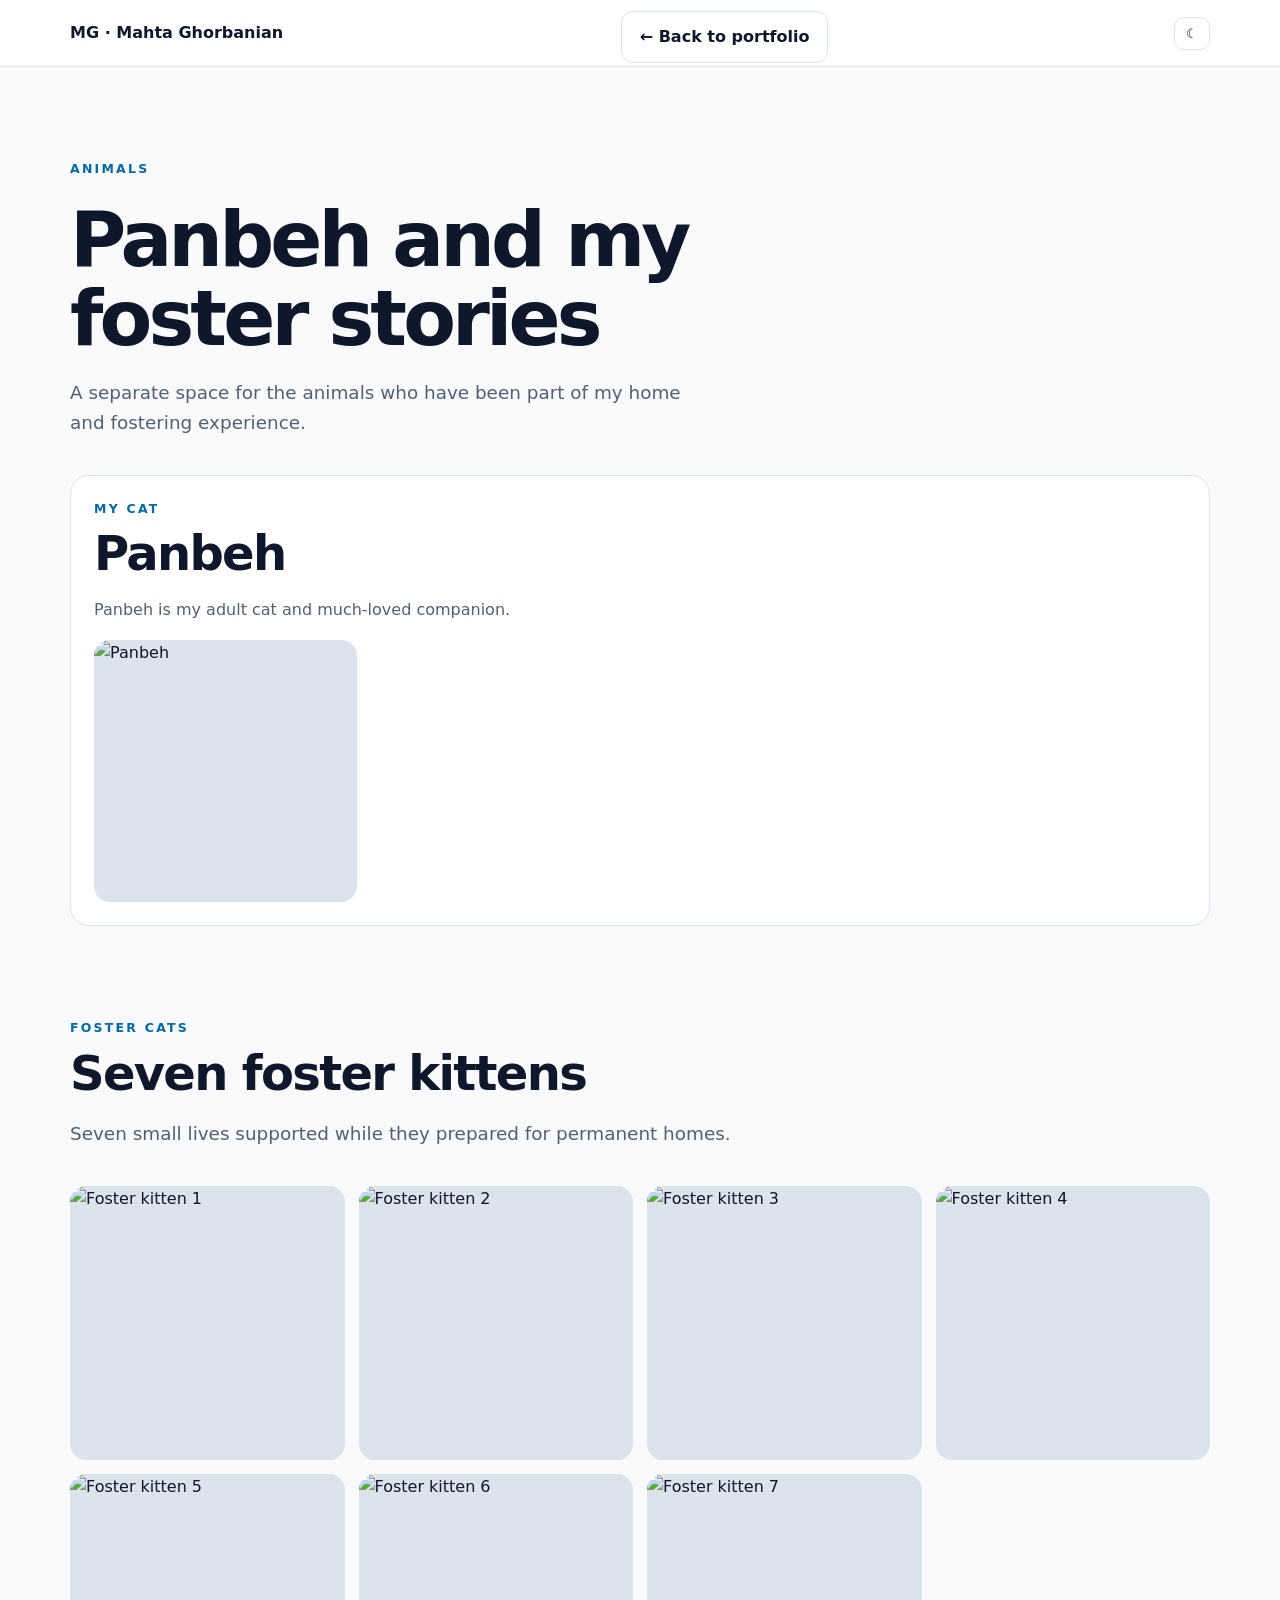
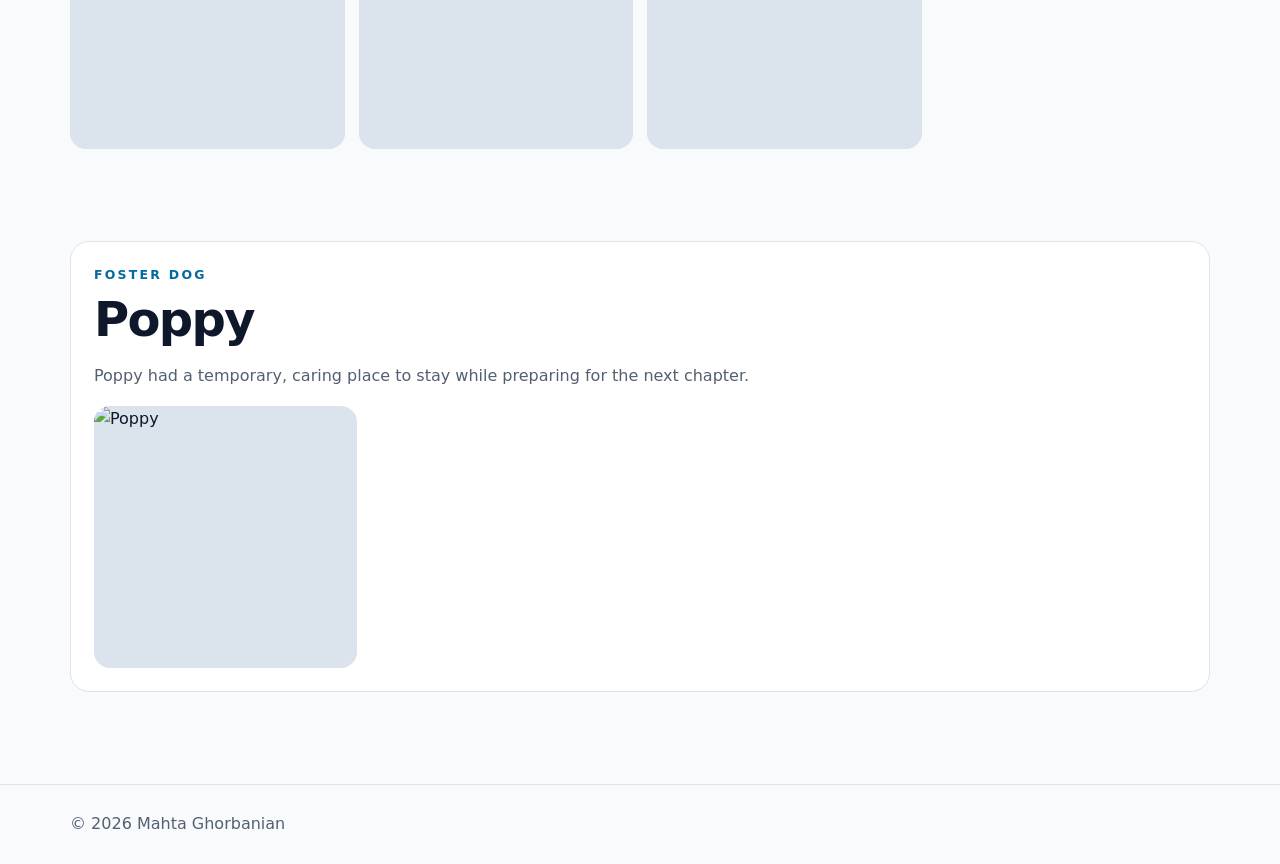
==== animals.html @ 3404eaca "add animal page" ====
<!DOCTYPE html><html lang="en"><head><meta charset="UTF-8"><meta name="viewport" content="width=device-width,initial-scale=1"><meta name="description" content="Mahta Ghorbanian software engineering portfolio"><title>Mahta Ghorbanian | Software Engineer</title><link rel="icon" href="logo.png"><style>
:root{--bg:#f8fafc;--card:#fff;--text:#0f172a;--muted:#526071;--line:#dbe3ec;--blue:#0369a1;--nav:rgba(255,255,255,.92)}*{box-sizing:border-box}html{scroll-behavior:smooth}body{margin:0;font:16px/1.65 system-ui,-apple-system,Segoe UI,sans-serif;background:var(--bg);color:var(--text)}body.dark{--bg:#07111f;--card:#101c2c;--text:#f8fafc;--muted:#cbd5e1;--line:#26364b;--nav:rgba(7,17,31,.92)}a{color:inherit}.wrap{width:min(1140px,calc(100% - 36px));margin:auto}.nav{position:sticky;top:0;z-index:10;background:var(--nav);backdrop-filter:blur(14px);border-bottom:1px solid var(--line)}.navin{min-height:66px;display:flex;align-items:center;justify-content:space-between;gap:20px}.brand{font-weight:800;text-decoration:none}.links{display:flex;gap:18px;align-items:center}.links a{text-decoration:none;color:var(--muted);font-weight:700;font-size:.9rem}.toggle{border:1px solid var(--line);border-radius:10px;background:var(--card);color:var(--text);padding:8px 11px;cursor:pointer}.hero{min-height:calc(100vh - 66px);display:grid;grid-template-columns:1.2fr .8fr;align-items:center;gap:60px;padding:75px 0;background:radial-gradient(circle at 80% 20%,#dff3ff,transparent 30%)}.dark .hero{background:radial-gradient(circle at 80% 20%,#143b54,transparent 30%)}h1{font-size:clamp(3rem,6vw,5.2rem);line-height:1.03;letter-spacing:-.05em;margin:20px 0}h2{font-size:clamp(2rem,4vw,3rem);line-height:1.15;letter-spacing:-.035em;margin:7px 0 14px}h3{line-height:1.3}.eyebrow{color:var(--blue);font-weight:800;text-transform:uppercase;letter-spacing:.18em;font-size:.78rem}.lead,.muted,.card p,.job li{color:var(--muted)}.lead{font-size:1.15rem}.button{display:inline-block;text-decoration:none;border:1px solid var(--line);border-radius:12px;padding:12px 18px;font-weight:800;margin:8px 8px 0 0}.primary{background:var(--text);color:var(--card)}.portrait{padding:16px;border-radius:30px;background:linear-gradient(135deg,#dff3ff,#fff,#d8fbf4);box-shadow:0 18px 45px #0f172a18}.portrait img{width:100%;aspect-ratio:4/5;object-fit:cover;border-radius:22px}.section{padding:92px 0}.alt{background:var(--card);border-block:1px solid var(--line)}.head{max-width:760px;margin-bottom:36px}.jobs{display:grid;gap:17px}.job{display:grid;grid-template-columns:210px 1fr;gap:28px;padding:28px;background:var(--card);border:1px solid var(--line);border-radius:20px}.period{color:var(--blue);font-weight:800}.org{font-weight:700;color:var(--muted)}.grid{display:grid;grid-template-columns:repeat(3,1fr);gap:17px}.card{padding:23px;border-radius:19px;border:1px solid var(--line);background:var(--card)}.darksec{background:#07111f;color:#fff}.darksec .card{background:#101c2c;border-color:#26364b}.darksec .card p{color:#cbd5e1}.contact{background:#07111f;color:#fff;border-radius:28px;padding:45px}.contact p{color:#cbd5e1}.photos{display:grid;grid-template-columns:repeat(4,1fr);gap:14px}.photos img{width:100%;aspect-ratio:1;object-fit:cover;border-radius:16px;background:#dbe3ec}.animalhero{max-width:630px}.footer{padding:26px 0;color:var(--muted);border-top:1px solid var(--line)}@media(max-width:850px){.links{display:none}.hero,.job{grid-template-columns:1fr}.portrait{max-width:450px}.grid{grid-template-columns:repeat(2,1fr)}}@media(max-width:560px){.grid,.photos{grid-template-columns:1fr}.section{padding:65px 0}}
</style></head><body><header class="nav"><div class="wrap navin"><a class="brand" href="index.html">MG · Mahta Ghorbanian</a><a class="button" href="index.html#beyond">← Back to portfolio</a><button id="theme" class="toggle">☾</button></div></header><main><section class="section"><div class="wrap"><div class="head animalhero"><div class="eyebrow">Animals</div><h1 style="font-size:clamp(2.8rem,6vw,4.8rem)">Panbeh and my foster stories</h1><p class="lead">A separate space for the animals who have been part of my home and fostering experience.</p></div><section class="card"><div class="eyebrow">My cat</div><h2>Panbeh</h2><p>Panbeh is my adult cat and much-loved companion.</p><div class="photos"><img src="animals/panbeh.jpg" alt="Panbeh"></div></section><section class="section"><div class="head"><div class="eyebrow">Foster cats</div><h2>Seven foster kittens</h2><p class="lead">Seven small lives supported while they prepared for permanent homes.</p></div><div class="photos"><img src="animals/kitten-1.jpg" alt="Foster kitten 1"><img src="animals/kitten-2.jpg" alt="Foster kitten 2"><img src="animals/kitten-3.jpg" alt="Foster kitten 3"><img src="animals/kitten-4.jpg" alt="Foster kitten 4"><img src="animals/kitten-5.jpg" alt="Foster kitten 5"><img src="animals/kitten-6.jpg" alt="Foster kitten 6"><img src="animals/kitten-7.jpg" alt="Foster kitten 7"></div></section><section class="card"><div class="eyebrow">Foster dog</div><h2>Poppy</h2><p>Poppy had a temporary, caring place to stay while preparing for the next chapter.</p><div class="photos"><img src="animals/poppy.jpg" alt="Poppy"></div></section></div></section></main><footer class="footer"><div class="wrap">© <span id="year"></span> Mahta Ghorbanian</div></footer><script>const b=document.body,t=document.getElementById('theme');if(localStorage.theme==='dark'||(!localStorage.theme&&matchMedia('(prefers-color-scheme:dark)').matches)){b.classList.add('dark');t.textContent='☀'}t.onclick=()=>{b.classList.toggle('dark');localStorage.theme=b.classList.contains('dark')?'dark':'light';t.textContent=b.classList.contains('dark')?'☀':'☾'};document.getElementById('year').textContent=new Date().getFullYear();</script></body></html>
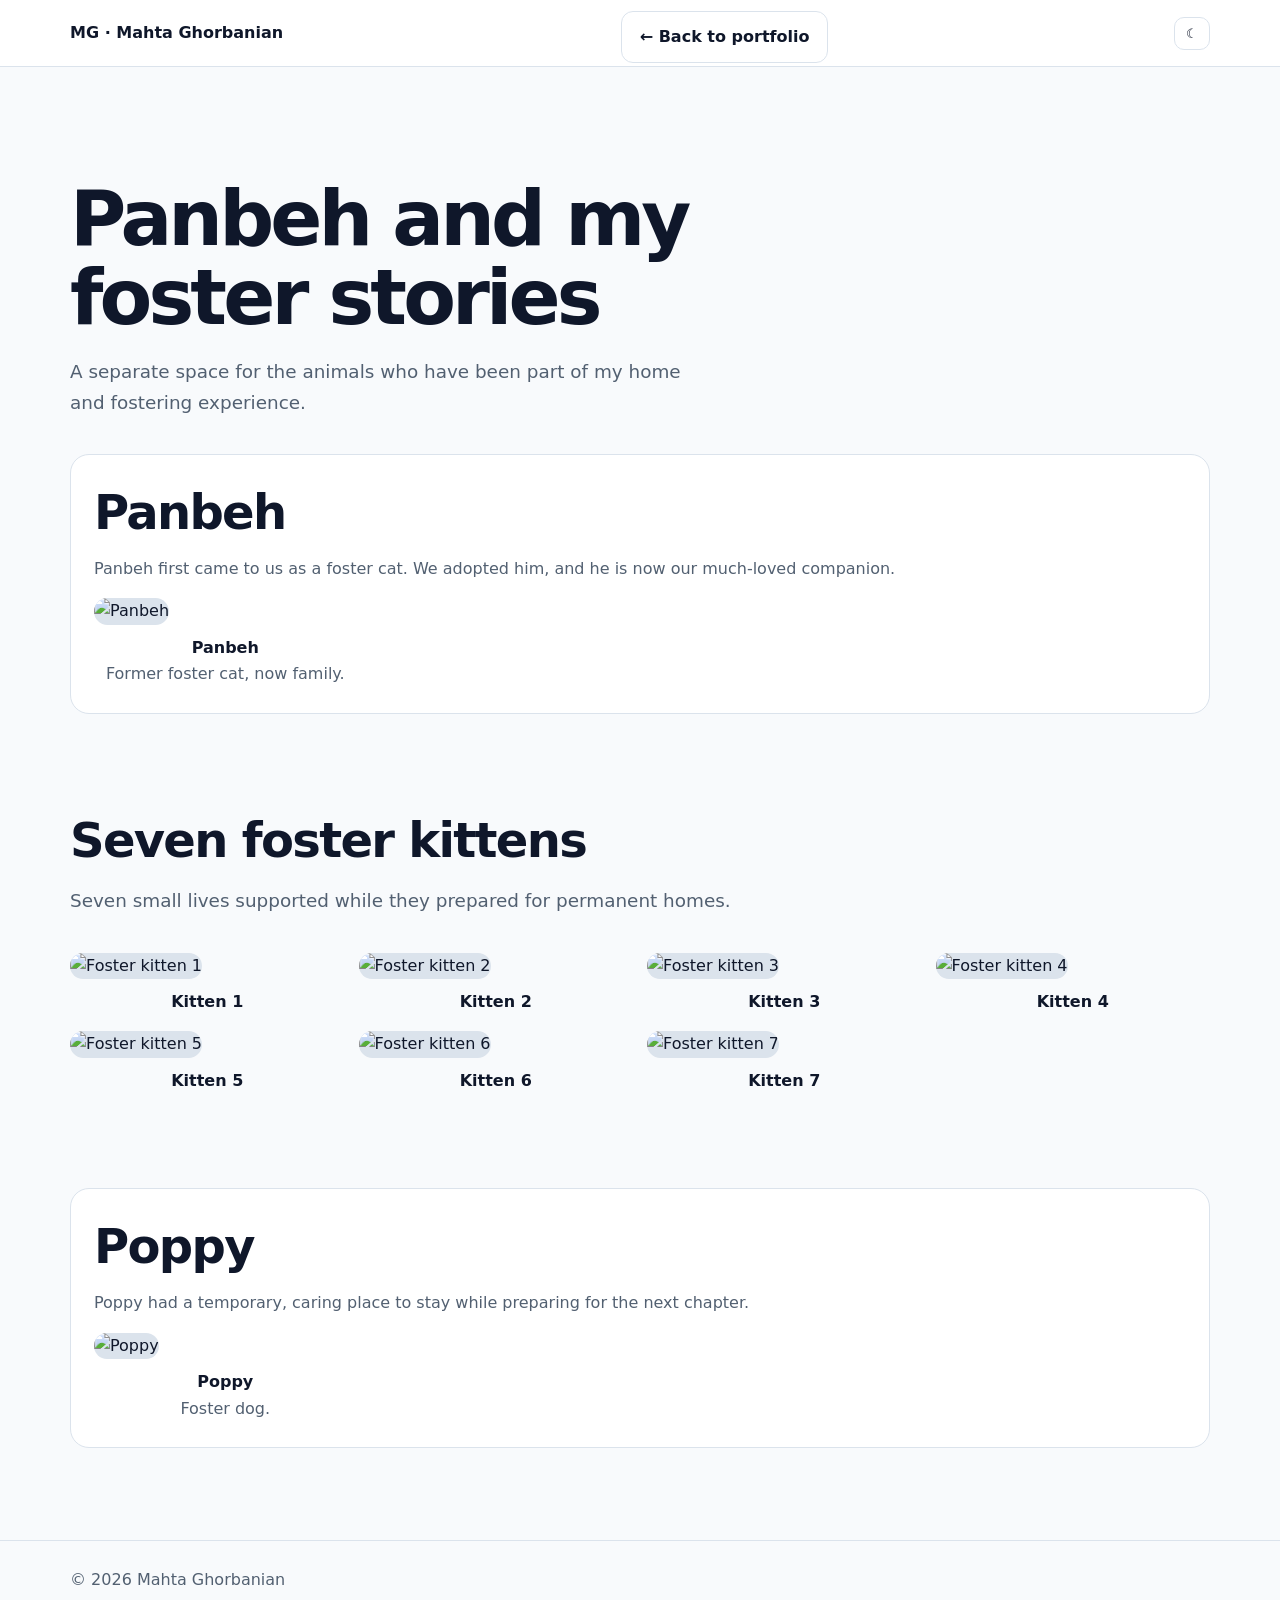
==== commit 643336d6: "update titles" ====
--- a/animals.html
+++ b/animals.html
@@ -1,3 +1,3 @@
 <!DOCTYPE html><html lang="en"><head><meta charset="UTF-8"><meta name="viewport" content="width=device-width,initial-scale=1"><meta name="description" content="Mahta Ghorbanian software engineering portfolio"><title>Mahta Ghorbanian | Software Engineer</title><link rel="icon" href="logo.png"><style>
-:root{--bg:#f8fafc;--card:#fff;--text:#0f172a;--muted:#526071;--line:#dbe3ec;--blue:#0369a1;--nav:rgba(255,255,255,.92)}*{box-sizing:border-box}html{scroll-behavior:smooth}body{margin:0;font:16px/1.65 system-ui,-apple-system,Segoe UI,sans-serif;background:var(--bg);color:var(--text)}body.dark{--bg:#07111f;--card:#101c2c;--text:#f8fafc;--muted:#cbd5e1;--line:#26364b;--nav:rgba(7,17,31,.92)}a{color:inherit}.wrap{width:min(1140px,calc(100% - 36px));margin:auto}.nav{position:sticky;top:0;z-index:10;background:var(--nav);backdrop-filter:blur(14px);border-bottom:1px solid var(--line)}.navin{min-height:66px;display:flex;align-items:center;justify-content:space-between;gap:20px}.brand{font-weight:800;text-decoration:none}.links{display:flex;gap:18px;align-items:center}.links a{text-decoration:none;color:var(--muted);font-weight:700;font-size:.9rem}.toggle{border:1px solid var(--line);border-radius:10px;background:var(--card);color:var(--text);padding:8px 11px;cursor:pointer}.hero{min-height:calc(100vh - 66px);display:grid;grid-template-columns:1.2fr .8fr;align-items:center;gap:60px;padding:75px 0;background:radial-gradient(circle at 80% 20%,#dff3ff,transparent 30%)}.dark .hero{background:radial-gradient(circle at 80% 20%,#143b54,transparent 30%)}h1{font-size:clamp(3rem,6vw,5.2rem);line-height:1.03;letter-spacing:-.05em;margin:20px 0}h2{font-size:clamp(2rem,4vw,3rem);line-height:1.15;letter-spacing:-.035em;margin:7px 0 14px}h3{line-height:1.3}.eyebrow{color:var(--blue);font-weight:800;text-transform:uppercase;letter-spacing:.18em;font-size:.78rem}.lead,.muted,.card p,.job li{color:var(--muted)}.lead{font-size:1.15rem}.button{display:inline-block;text-decoration:none;border:1px solid var(--line);border-radius:12px;padding:12px 18px;font-weight:800;margin:8px 8px 0 0}.primary{background:var(--text);color:var(--card)}.portrait{padding:16px;border-radius:30px;background:linear-gradient(135deg,#dff3ff,#fff,#d8fbf4);box-shadow:0 18px 45px #0f172a18}.portrait img{width:100%;aspect-ratio:4/5;object-fit:cover;border-radius:22px}.section{padding:92px 0}.alt{background:var(--card);border-block:1px solid var(--line)}.head{max-width:760px;margin-bottom:36px}.jobs{display:grid;gap:17px}.job{display:grid;grid-template-columns:210px 1fr;gap:28px;padding:28px;background:var(--card);border:1px solid var(--line);border-radius:20px}.period{color:var(--blue);font-weight:800}.org{font-weight:700;color:var(--muted)}.grid{display:grid;grid-template-columns:repeat(3,1fr);gap:17px}.card{padding:23px;border-radius:19px;border:1px solid var(--line);background:var(--card)}.darksec{background:#07111f;color:#fff}.darksec .card{background:#101c2c;border-color:#26364b}.darksec .card p{color:#cbd5e1}.contact{background:#07111f;color:#fff;border-radius:28px;padding:45px}.contact p{color:#cbd5e1}.photos{display:grid;grid-template-columns:repeat(4,1fr);gap:14px}.photos img{width:100%;aspect-ratio:1;object-fit:cover;border-radius:16px;background:#dbe3ec}.animalhero{max-width:630px}.footer{padding:26px 0;color:var(--muted);border-top:1px solid var(--line)}@media(max-width:850px){.links{display:none}.hero,.job{grid-template-columns:1fr}.portrait{max-width:450px}.grid{grid-template-columns:repeat(2,1fr)}}@media(max-width:560px){.grid,.photos{grid-template-columns:1fr}.section{padding:65px 0}}
-</style></head><body><header class="nav"><div class="wrap navin"><a class="brand" href="index.html">MG · Mahta Ghorbanian</a><a class="button" href="index.html#beyond">← Back to portfolio</a><button id="theme" class="toggle">☾</button></div></header><main><section class="section"><div class="wrap"><div class="head animalhero"><div class="eyebrow">Animals</div><h1 style="font-size:clamp(2.8rem,6vw,4.8rem)">Panbeh and my foster stories</h1><p class="lead">A separate space for the animals who have been part of my home and fostering experience.</p></div><section class="card"><div class="eyebrow">My cat</div><h2>Panbeh</h2><p>Panbeh is my adult cat and much-loved companion.</p><div class="photos"><img src="animals/panbeh.jpg" alt="Panbeh"></div></section><section class="section"><div class="head"><div class="eyebrow">Foster cats</div><h2>Seven foster kittens</h2><p class="lead">Seven small lives supported while they prepared for permanent homes.</p></div><div class="photos"><img src="animals/kitten-1.jpg" alt="Foster kitten 1"><img src="animals/kitten-2.jpg" alt="Foster kitten 2"><img src="animals/kitten-3.jpg" alt="Foster kitten 3"><img src="animals/kitten-4.jpg" alt="Foster kitten 4"><img src="animals/kitten-5.jpg" alt="Foster kitten 5"><img src="animals/kitten-6.jpg" alt="Foster kitten 6"><img src="animals/kitten-7.jpg" alt="Foster kitten 7"></div></section><section class="card"><div class="eyebrow">Foster dog</div><h2>Poppy</h2><p>Poppy had a temporary, caring place to stay while preparing for the next chapter.</p><div class="photos"><img src="animals/poppy.jpg" alt="Poppy"></div></section></div></section></main><footer class="footer"><div class="wrap">© <span id="year"></span> Mahta Ghorbanian</div></footer><script>const b=document.body,t=document.getElementById('theme');if(localStorage.theme==='dark'||(!localStorage.theme&&matchMedia('(prefers-color-scheme:dark)').matches)){b.classList.add('dark');t.textContent='☀'}t.onclick=()=>{b.classList.toggle('dark');localStorage.theme=b.classList.contains('dark')?'dark':'light';t.textContent=b.classList.contains('dark')?'☀':'☾'};document.getElementById('year').textContent=new Date().getFullYear();</script></body></html>+:root{--bg:#f8fafc;--card:#fff;--text:#0f172a;--muted:#526071;--line:#dbe3ec;--blue:#0369a1;--nav:rgba(255,255,255,.92)}*{box-sizing:border-box}html{scroll-behavior:smooth}body{margin:0;font:16px/1.65 system-ui,-apple-system,Segoe UI,sans-serif;background:var(--bg);color:var(--text)}body.dark{--bg:#07111f;--card:#101c2c;--text:#f8fafc;--muted:#cbd5e1;--line:#26364b;--nav:rgba(7,17,31,.92)}a{color:inherit}.wrap{width:min(1140px,calc(100% - 36px));margin:auto}.nav{position:sticky;top:0;z-index:10;background:var(--nav);backdrop-filter:blur(14px);border-bottom:1px solid var(--line)}.navin{min-height:66px;display:flex;align-items:center;justify-content:space-between;gap:20px}.brand{font-weight:800;text-decoration:none}.links{display:flex;gap:18px;align-items:center}.links a{text-decoration:none;color:var(--muted);font-weight:700;font-size:.9rem}.toggle{border:1px solid var(--line);border-radius:10px;background:var(--card);color:var(--text);padding:8px 11px;cursor:pointer}.hero{min-height:calc(100vh - 66px);display:grid;grid-template-columns:1.2fr .8fr;align-items:center;gap:60px;padding:75px 0;background:radial-gradient(circle at 80% 20%,#dff3ff,transparent 30%)}.dark .hero{background:radial-gradient(circle at 80% 20%,#143b54,transparent 30%)}h1{font-size:clamp(3rem,6vw,5.2rem);line-height:1.03;letter-spacing:-.05em;margin:20px 0}h2{font-size:clamp(2rem,4vw,3rem);line-height:1.15;letter-spacing:-.035em;margin:7px 0 14px}h3{line-height:1.3}.eyebrow{color:var(--blue);font-weight:800;text-transform:uppercase;letter-spacing:.18em;font-size:.78rem}.lead,.muted,.card p,.job li{color:var(--muted)}.lead{font-size:1.15rem}.button{display:inline-block;text-decoration:none;border:1px solid var(--line);border-radius:12px;padding:12px 18px;font-weight:800;margin:8px 8px 0 0}.primary{background:var(--text);color:var(--card)}.portrait{padding:16px;border-radius:30px;background:linear-gradient(135deg,#dff3ff,#fff,#d8fbf4);box-shadow:0 18px 45px #0f172a18}.portrait img{width:100%;aspect-ratio:4/5;object-fit:cover;border-radius:22px}.section{padding:92px 0}.alt{background:var(--card);border-block:1px solid var(--line)}.head{max-width:760px;margin-bottom:36px}.jobs{display:grid;gap:17px}.job{display:grid;grid-template-columns:210px 1fr;gap:28px;padding:28px;background:var(--card);border:1px solid var(--line);border-radius:20px}.period{color:var(--blue);font-weight:800}.org{font-weight:700;color:var(--muted)}.grid{display:grid;grid-template-columns:repeat(3,1fr);gap:17px}.card{padding:23px;border-radius:19px;border:1px solid var(--line);background:var(--card)}.darksec{background:#07111f;color:#fff}.darksec .card{background:#101c2c;border-color:#26364b}.darksec .card p{color:#cbd5e1}.contact{background:#07111f;color:#fff;border-radius:28px;padding:45px}.contact p{color:#cbd5e1}.photos{display:grid;grid-template-columns:repeat(4,1fr);gap:14px}.photos img{width:100%;aspect-ratio:1;object-fit:cover;border-radius:16px;background:#dbe3ec}.photos figure{margin:0}.photos figcaption{padding:10px 4px 2px;color:var(--muted);text-align:center}.photos figcaption strong{color:var(--text)}.animalhero{max-width:630px}.footer{padding:26px 0;color:var(--muted);border-top:1px solid var(--line)}@media(max-width:850px){.links{display:none}.hero,.job{grid-template-columns:1fr}.portrait{max-width:450px}.grid{grid-template-columns:repeat(2,1fr)}}@media(max-width:560px){.grid,.photos{grid-template-columns:1fr}.section{padding:65px 0}}
+</style></head><body><header class="nav"><div class="wrap navin"><a class="brand" href="index.html">MG · Mahta Ghorbanian</a><a class="button" href="index.html#beyond">← Back to portfolio</a><button id="theme" class="toggle">☾</button></div></header><main><section class="section"><div class="wrap"><div class="head animalhero"><h1 style="font-size:clamp(2.8rem,6vw,4.8rem)">Panbeh and my foster stories</h1><p class="lead">A separate space for the animals who have been part of my home and fostering experience.</p></div><section class="card"><h2>Panbeh</h2><p>Panbeh first came to us as a foster cat. We adopted him, and he is now our much-loved companion.</p><div class="photos"><figure><img src="animals/panbeh.jpg" alt="Panbeh"><figcaption><strong>Panbeh</strong><br>Former foster cat, now family.</figcaption></figure></div></section><section class="section"><div class="head"><h2>Seven foster kittens</h2><p class="lead">Seven small lives supported while they prepared for permanent homes.</p></div><div class="photos"><figure><img src="animals/kitten-1.jpg" alt="Foster kitten 1"><figcaption><strong>Kitten 1</strong></figcaption></figure><figure><img src="animals/kitten-2.jpg" alt="Foster kitten 2"><figcaption><strong>Kitten 2</strong></figcaption></figure><figure><img src="animals/kitten-3.jpg" alt="Foster kitten 3"><figcaption><strong>Kitten 3</strong></figcaption></figure><figure><img src="animals/kitten-4.jpg" alt="Foster kitten 4"><figcaption><strong>Kitten 4</strong></figcaption></figure><figure><img src="animals/kitten-5.jpg" alt="Foster kitten 5"><figcaption><strong>Kitten 5</strong></figcaption></figure><figure><img src="animals/kitten-6.jpg" alt="Foster kitten 6"><figcaption><strong>Kitten 6</strong></figcaption></figure><figure><img src="animals/kitten-7.jpg" alt="Foster kitten 7"><figcaption><strong>Kitten 7</strong></figcaption></figure></div></section><section class="card"><h2>Poppy</h2><p>Poppy had a temporary, caring place to stay while preparing for the next chapter.</p><div class="photos"><figure><img src="animals/poppy.jpg" alt="Poppy"><figcaption><strong>Poppy</strong><br>Foster dog.</figcaption></figure></div></section></div></section></main><footer class="footer"><div class="wrap">© <span id="year"></span> Mahta Ghorbanian</div></footer><script>const b=document.body,t=document.getElementById('theme');if(localStorage.theme==='dark'||(!localStorage.theme&&matchMedia('(prefers-color-scheme:dark)').matches)){b.classList.add('dark');t.textContent='☀'}t.onclick=()=>{b.classList.toggle('dark');localStorage.theme=b.classList.contains('dark')?'dark':'light';t.textContent=b.classList.contains('dark')?'☀':'☾'};document.getElementById('year').textContent=new Date().getFullYear();</script></body></html>
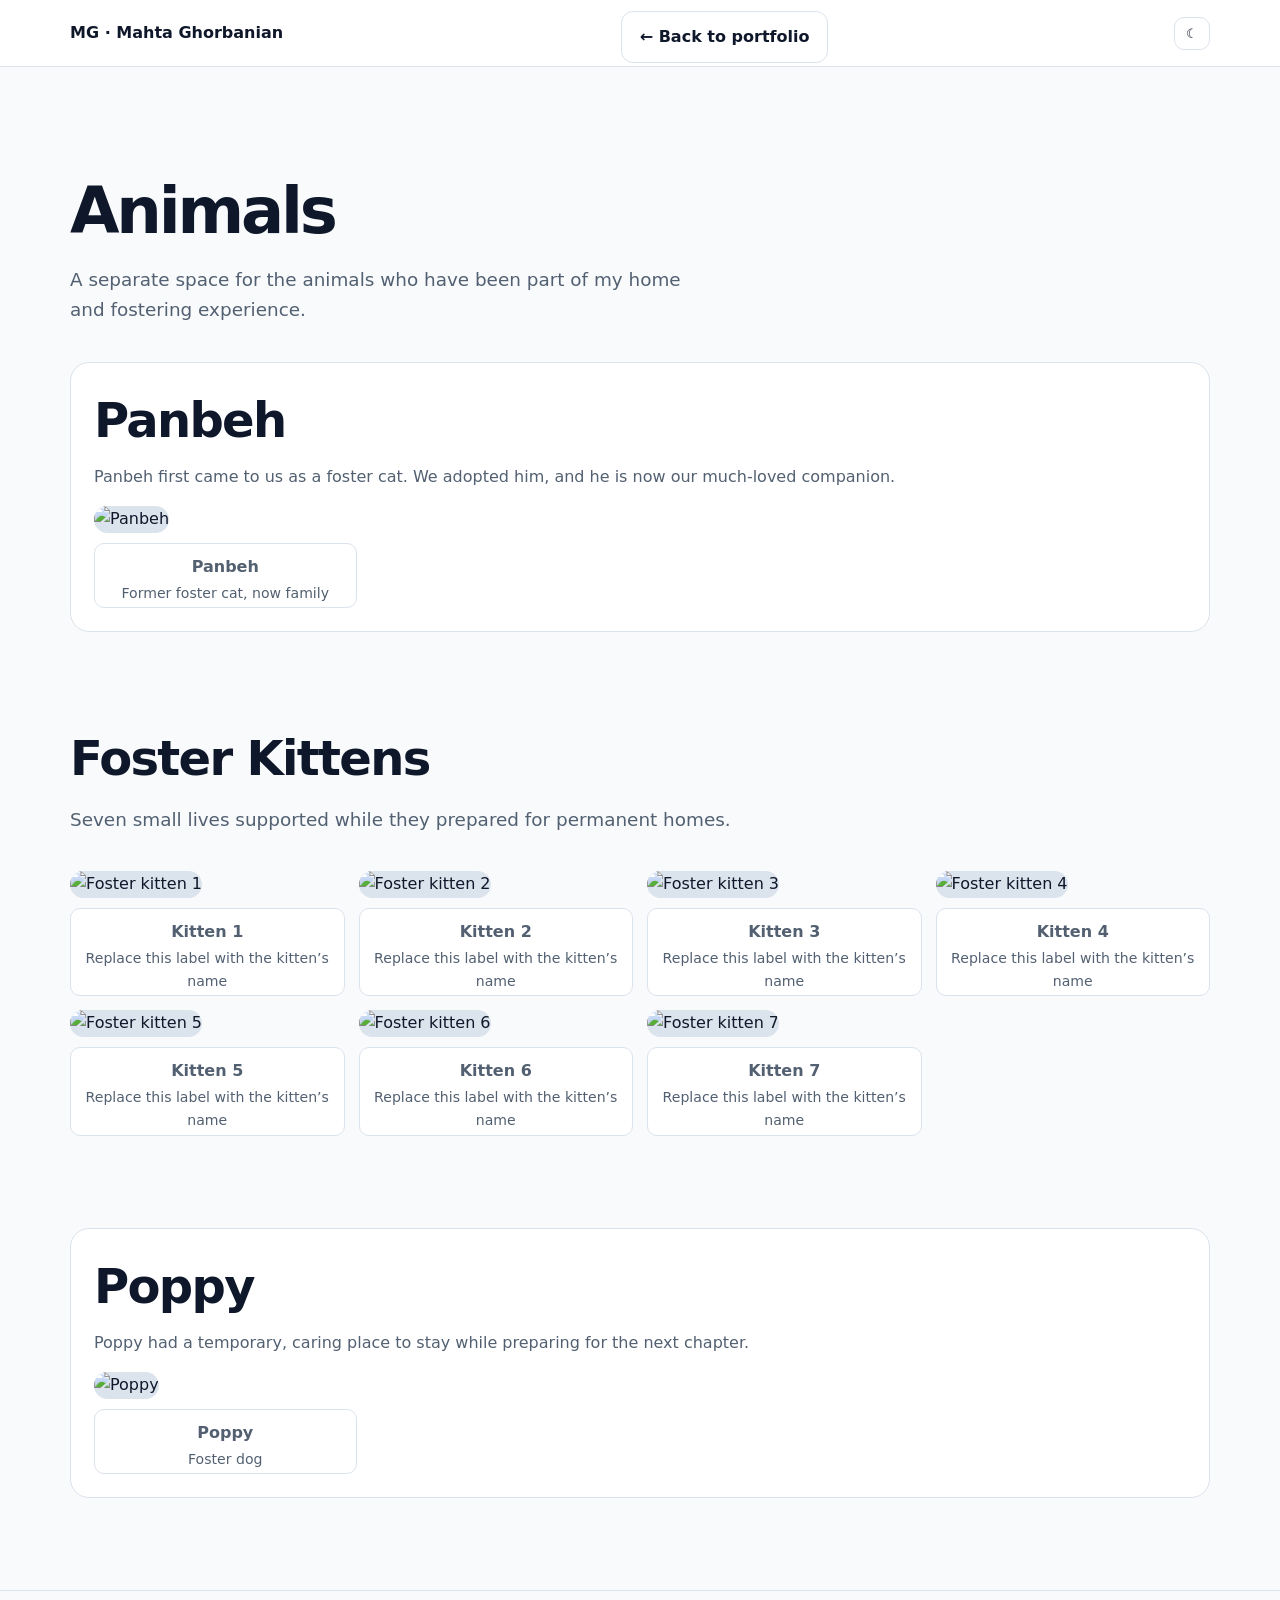
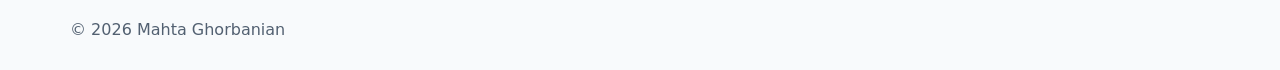
==== commit da91d432: "fix titles problems" ====
--- a/animals.html
+++ b/animals.html
@@ -1,3 +1,3 @@
 <!DOCTYPE html><html lang="en"><head><meta charset="UTF-8"><meta name="viewport" content="width=device-width,initial-scale=1"><meta name="description" content="Mahta Ghorbanian software engineering portfolio"><title>Mahta Ghorbanian | Software Engineer</title><link rel="icon" href="logo.png"><style>
 :root{--bg:#f8fafc;--card:#fff;--text:#0f172a;--muted:#526071;--line:#dbe3ec;--blue:#0369a1;--nav:rgba(255,255,255,.92)}*{box-sizing:border-box}html{scroll-behavior:smooth}body{margin:0;font:16px/1.65 system-ui,-apple-system,Segoe UI,sans-serif;background:var(--bg);color:var(--text)}body.dark{--bg:#07111f;--card:#101c2c;--text:#f8fafc;--muted:#cbd5e1;--line:#26364b;--nav:rgba(7,17,31,.92)}a{color:inherit}.wrap{width:min(1140px,calc(100% - 36px));margin:auto}.nav{position:sticky;top:0;z-index:10;background:var(--nav);backdrop-filter:blur(14px);border-bottom:1px solid var(--line)}.navin{min-height:66px;display:flex;align-items:center;justify-content:space-between;gap:20px}.brand{font-weight:800;text-decoration:none}.links{display:flex;gap:18px;align-items:center}.links a{text-decoration:none;color:var(--muted);font-weight:700;font-size:.9rem}.toggle{border:1px solid var(--line);border-radius:10px;background:var(--card);color:var(--text);padding:8px 11px;cursor:pointer}.hero{min-height:calc(100vh - 66px);display:grid;grid-template-columns:1.2fr .8fr;align-items:center;gap:60px;padding:75px 0;background:radial-gradient(circle at 80% 20%,#dff3ff,transparent 30%)}.dark .hero{background:radial-gradient(circle at 80% 20%,#143b54,transparent 30%)}h1{font-size:clamp(3rem,6vw,5.2rem);line-height:1.03;letter-spacing:-.05em;margin:20px 0}h2{font-size:clamp(2rem,4vw,3rem);line-height:1.15;letter-spacing:-.035em;margin:7px 0 14px}h3{line-height:1.3}.eyebrow{color:var(--blue);font-weight:800;text-transform:uppercase;letter-spacing:.18em;font-size:.78rem}.lead,.muted,.card p,.job li{color:var(--muted)}.lead{font-size:1.15rem}.button{display:inline-block;text-decoration:none;border:1px solid var(--line);border-radius:12px;padding:12px 18px;font-weight:800;margin:8px 8px 0 0}.primary{background:var(--text);color:var(--card)}.portrait{padding:16px;border-radius:30px;background:linear-gradient(135deg,#dff3ff,#fff,#d8fbf4);box-shadow:0 18px 45px #0f172a18}.portrait img{width:100%;aspect-ratio:4/5;object-fit:cover;border-radius:22px}.section{padding:92px 0}.alt{background:var(--card);border-block:1px solid var(--line)}.head{max-width:760px;margin-bottom:36px}.jobs{display:grid;gap:17px}.job{display:grid;grid-template-columns:210px 1fr;gap:28px;padding:28px;background:var(--card);border:1px solid var(--line);border-radius:20px}.period{color:var(--blue);font-weight:800}.org{font-weight:700;color:var(--muted)}.grid{display:grid;grid-template-columns:repeat(3,1fr);gap:17px}.card{padding:23px;border-radius:19px;border:1px solid var(--line);background:var(--card)}.darksec{background:#07111f;color:#fff}.darksec .card{background:#101c2c;border-color:#26364b}.darksec .card p{color:#cbd5e1}.contact{background:#07111f;color:#fff;border-radius:28px;padding:45px}.contact p{color:#cbd5e1}.photos{display:grid;grid-template-columns:repeat(4,1fr);gap:14px}.photos img{width:100%;aspect-ratio:1;object-fit:cover;border-radius:16px;background:#dbe3ec}.photos figure{margin:0}.photos figcaption{padding:10px 4px 2px;color:var(--muted);text-align:center}.photos figcaption strong{color:var(--text)}.animalhero{max-width:630px}.footer{padding:26px 0;color:var(--muted);border-top:1px solid var(--line)}@media(max-width:850px){.links{display:none}.hero,.job{grid-template-columns:1fr}.portrait{max-width:450px}.grid{grid-template-columns:repeat(2,1fr)}}@media(max-width:560px){.grid,.photos{grid-template-columns:1fr}.section{padding:65px 0}}
-</style></head><body><header class="nav"><div class="wrap navin"><a class="brand" href="index.html">MG · Mahta Ghorbanian</a><a class="button" href="index.html#beyond">← Back to portfolio</a><button id="theme" class="toggle">☾</button></div></header><main><section class="section"><div class="wrap"><div class="head animalhero"><h1 style="font-size:clamp(2.8rem,6vw,4.8rem)">Panbeh and my foster stories</h1><p class="lead">A separate space for the animals who have been part of my home and fostering experience.</p></div><section class="card"><h2>Panbeh</h2><p>Panbeh first came to us as a foster cat. We adopted him, and he is now our much-loved companion.</p><div class="photos"><figure><img src="animals/panbeh.jpg" alt="Panbeh"><figcaption><strong>Panbeh</strong><br>Former foster cat, now family.</figcaption></figure></div></section><section class="section"><div class="head"><h2>Seven foster kittens</h2><p class="lead">Seven small lives supported while they prepared for permanent homes.</p></div><div class="photos"><figure><img src="animals/kitten-1.jpg" alt="Foster kitten 1"><figcaption><strong>Kitten 1</strong></figcaption></figure><figure><img src="animals/kitten-2.jpg" alt="Foster kitten 2"><figcaption><strong>Kitten 2</strong></figcaption></figure><figure><img src="animals/kitten-3.jpg" alt="Foster kitten 3"><figcaption><strong>Kitten 3</strong></figcaption></figure><figure><img src="animals/kitten-4.jpg" alt="Foster kitten 4"><figcaption><strong>Kitten 4</strong></figcaption></figure><figure><img src="animals/kitten-5.jpg" alt="Foster kitten 5"><figcaption><strong>Kitten 5</strong></figcaption></figure><figure><img src="animals/kitten-6.jpg" alt="Foster kitten 6"><figcaption><strong>Kitten 6</strong></figcaption></figure><figure><img src="animals/kitten-7.jpg" alt="Foster kitten 7"><figcaption><strong>Kitten 7</strong></figcaption></figure></div></section><section class="card"><h2>Poppy</h2><p>Poppy had a temporary, caring place to stay while preparing for the next chapter.</p><div class="photos"><figure><img src="animals/poppy.jpg" alt="Poppy"><figcaption><strong>Poppy</strong><br>Foster dog.</figcaption></figure></div></section></div></section></main><footer class="footer"><div class="wrap">© <span id="year"></span> Mahta Ghorbanian</div></footer><script>const b=document.body,t=document.getElementById('theme');if(localStorage.theme==='dark'||(!localStorage.theme&&matchMedia('(prefers-color-scheme:dark)').matches)){b.classList.add('dark');t.textContent='☀'}t.onclick=()=>{b.classList.toggle('dark');localStorage.theme=b.classList.contains('dark')?'dark':'light';t.textContent=b.classList.contains('dark')?'☀':'☾'};document.getElementById('year').textContent=new Date().getFullYear();</script></body></html>+.animal-name{display:block;margin-top:10px;padding:10px 8px;border:1px solid var(--line);border-radius:10px;background:var(--card);color:var(--text);font-size:1rem;font-weight:800;text-align:center}.animal-note{display:block;color:var(--muted);font-size:.88rem;font-weight:500;margin-top:2px}</style></head><body><header class="nav"><div class="wrap navin"><a class="brand" href="index.html">MG · Mahta Ghorbanian</a><a class="button" href="index.html#beyond">← Back to portfolio</a><button id="theme" class="toggle">☾</button></div></header><main><section class="section"><div class="wrap"><div class="head animalhero"><h1 style="font-size:clamp(2.4rem,5vw,4rem)">Animals</h1><p class="lead">A separate space for the animals who have been part of my home and fostering experience.</p></div><section class="card"><h2>Panbeh</h2><p>Panbeh first came to us as a foster cat. We adopted him, and he is now our much-loved companion.</p><div class="photos"><figure><img src="animals/panbeh.jpg" alt="Panbeh"><figcaption class="animal-name">Panbeh<span class="animal-note">Former foster cat, now family</span></figcaption></figure></div></section><section class="section"><div class="head"><h2>Foster Kittens</h2><p class="lead">Seven small lives supported while they prepared for permanent homes.</p></div><div class="photos"><figure><img src="animals/kitten-1.jpg" alt="Foster kitten 1"><figcaption class="animal-name">Kitten 1<span class="animal-note">Replace this label with the kitten’s name</span></figcaption></figure><figure><img src="animals/kitten-2.jpg" alt="Foster kitten 2"><figcaption class="animal-name">Kitten 2<span class="animal-note">Replace this label with the kitten’s name</span></figcaption></figure><figure><img src="animals/kitten-3.jpg" alt="Foster kitten 3"><figcaption class="animal-name">Kitten 3<span class="animal-note">Replace this label with the kitten’s name</span></figcaption></figure><figure><img src="animals/kitten-4.jpg" alt="Foster kitten 4"><figcaption class="animal-name">Kitten 4<span class="animal-note">Replace this label with the kitten’s name</span></figcaption></figure><figure><img src="animals/kitten-5.jpg" alt="Foster kitten 5"><figcaption class="animal-name">Kitten 5<span class="animal-note">Replace this label with the kitten’s name</span></figcaption></figure><figure><img src="animals/kitten-6.jpg" alt="Foster kitten 6"><figcaption class="animal-name">Kitten 6<span class="animal-note">Replace this label with the kitten’s name</span></figcaption></figure><figure><img src="animals/kitten-7.jpg" alt="Foster kitten 7"><figcaption class="animal-name">Kitten 7<span class="animal-note">Replace this label with the kitten’s name</span></figcaption></figure></div></section><section class="card"><h2>Poppy</h2><p>Poppy had a temporary, caring place to stay while preparing for the next chapter.</p><div class="photos"><figure><img src="animals/poppy.jpg" alt="Poppy"><figcaption class="animal-name">Poppy<span class="animal-note">Foster dog</span></figcaption></figure></div></section></div></section></main><footer class="footer"><div class="wrap">© <span id="year"></span> Mahta Ghorbanian</div></footer><script>const b=document.body,t=document.getElementById('theme');if(localStorage.theme==='dark'||(!localStorage.theme&&matchMedia('(prefers-color-scheme:dark)').matches)){b.classList.add('dark');t.textContent='☀'}t.onclick=()=>{b.classList.toggle('dark');localStorage.theme=b.classList.contains('dark')?'dark':'light';t.textContent=b.classList.contains('dark')?'☀':'☾'};document.getElementById('year').textContent=new Date().getFullYear();</script></body></html>
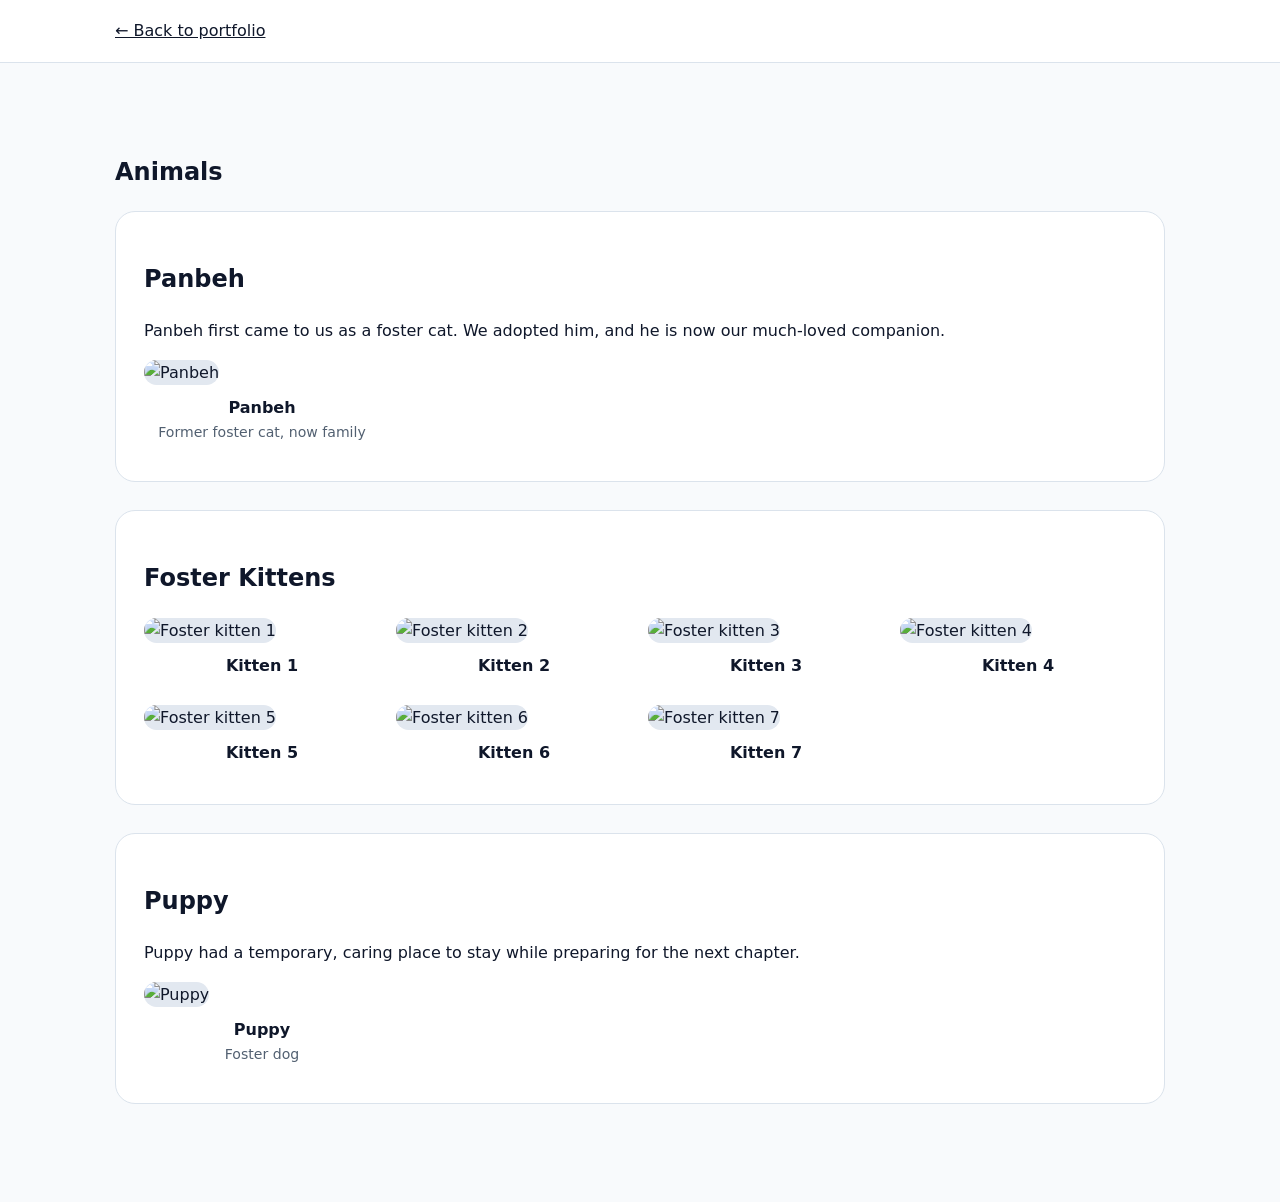
==== commit bb5e57a7: "fix typo" ====
--- a/animals.html
+++ b/animals.html
@@ -1,3 +1,3 @@
-<!DOCTYPE html><html lang="en"><head><meta charset="UTF-8"><meta name="viewport" content="width=device-width,initial-scale=1"><meta name="description" content="Mahta Ghorbanian software engineering portfolio"><title>Mahta Ghorbanian | Software Engineer</title><link rel="icon" href="logo.png"><style>
-:root{--bg:#f8fafc;--card:#fff;--text:#0f172a;--muted:#526071;--line:#dbe3ec;--blue:#0369a1;--nav:rgba(255,255,255,.92)}*{box-sizing:border-box}html{scroll-behavior:smooth}body{margin:0;font:16px/1.65 system-ui,-apple-system,Segoe UI,sans-serif;background:var(--bg);color:var(--text)}body.dark{--bg:#07111f;--card:#101c2c;--text:#f8fafc;--muted:#cbd5e1;--line:#26364b;--nav:rgba(7,17,31,.92)}a{color:inherit}.wrap{width:min(1140px,calc(100% - 36px));margin:auto}.nav{position:sticky;top:0;z-index:10;background:var(--nav);backdrop-filter:blur(14px);border-bottom:1px solid var(--line)}.navin{min-height:66px;display:flex;align-items:center;justify-content:space-between;gap:20px}.brand{font-weight:800;text-decoration:none}.links{display:flex;gap:18px;align-items:center}.links a{text-decoration:none;color:var(--muted);font-weight:700;font-size:.9rem}.toggle{border:1px solid var(--line);border-radius:10px;background:var(--card);color:var(--text);padding:8px 11px;cursor:pointer}.hero{min-height:calc(100vh - 66px);display:grid;grid-template-columns:1.2fr .8fr;align-items:center;gap:60px;padding:75px 0;background:radial-gradient(circle at 80% 20%,#dff3ff,transparent 30%)}.dark .hero{background:radial-gradient(circle at 80% 20%,#143b54,transparent 30%)}h1{font-size:clamp(3rem,6vw,5.2rem);line-height:1.03;letter-spacing:-.05em;margin:20px 0}h2{font-size:clamp(2rem,4vw,3rem);line-height:1.15;letter-spacing:-.035em;margin:7px 0 14px}h3{line-height:1.3}.eyebrow{color:var(--blue);font-weight:800;text-transform:uppercase;letter-spacing:.18em;font-size:.78rem}.lead,.muted,.card p,.job li{color:var(--muted)}.lead{font-size:1.15rem}.button{display:inline-block;text-decoration:none;border:1px solid var(--line);border-radius:12px;padding:12px 18px;font-weight:800;margin:8px 8px 0 0}.primary{background:var(--text);color:var(--card)}.portrait{padding:16px;border-radius:30px;background:linear-gradient(135deg,#dff3ff,#fff,#d8fbf4);box-shadow:0 18px 45px #0f172a18}.portrait img{width:100%;aspect-ratio:4/5;object-fit:cover;border-radius:22px}.section{padding:92px 0}.alt{background:var(--card);border-block:1px solid var(--line)}.head{max-width:760px;margin-bottom:36px}.jobs{display:grid;gap:17px}.job{display:grid;grid-template-columns:210px 1fr;gap:28px;padding:28px;background:var(--card);border:1px solid var(--line);border-radius:20px}.period{color:var(--blue);font-weight:800}.org{font-weight:700;color:var(--muted)}.grid{display:grid;grid-template-columns:repeat(3,1fr);gap:17px}.card{padding:23px;border-radius:19px;border:1px solid var(--line);background:var(--card)}.darksec{background:#07111f;color:#fff}.darksec .card{background:#101c2c;border-color:#26364b}.darksec .card p{color:#cbd5e1}.contact{background:#07111f;color:#fff;border-radius:28px;padding:45px}.contact p{color:#cbd5e1}.photos{display:grid;grid-template-columns:repeat(4,1fr);gap:14px}.photos img{width:100%;aspect-ratio:1;object-fit:cover;border-radius:16px;background:#dbe3ec}.photos figure{margin:0}.photos figcaption{padding:10px 4px 2px;color:var(--muted);text-align:center}.photos figcaption strong{color:var(--text)}.animalhero{max-width:630px}.footer{padding:26px 0;color:var(--muted);border-top:1px solid var(--line)}@media(max-width:850px){.links{display:none}.hero,.job{grid-template-columns:1fr}.portrait{max-width:450px}.grid{grid-template-columns:repeat(2,1fr)}}@media(max-width:560px){.grid,.photos{grid-template-columns:1fr}.section{padding:65px 0}}
-.animal-name{display:block;margin-top:10px;padding:10px 8px;border:1px solid var(--line);border-radius:10px;background:var(--card);color:var(--text);font-size:1rem;font-weight:800;text-align:center}.animal-note{display:block;color:var(--muted);font-size:.88rem;font-weight:500;margin-top:2px}</style></head><body><header class="nav"><div class="wrap navin"><a class="brand" href="index.html">MG · Mahta Ghorbanian</a><a class="button" href="index.html#beyond">← Back to portfolio</a><button id="theme" class="toggle">☾</button></div></header><main><section class="section"><div class="wrap"><div class="head animalhero"><h1 style="font-size:clamp(2.4rem,5vw,4rem)">Animals</h1><p class="lead">A separate space for the animals who have been part of my home and fostering experience.</p></div><section class="card"><h2>Panbeh</h2><p>Panbeh first came to us as a foster cat. We adopted him, and he is now our much-loved companion.</p><div class="photos"><figure><img src="animals/panbeh.jpg" alt="Panbeh"><figcaption class="animal-name">Panbeh<span class="animal-note">Former foster cat, now family</span></figcaption></figure></div></section><section class="section"><div class="head"><h2>Foster Kittens</h2><p class="lead">Seven small lives supported while they prepared for permanent homes.</p></div><div class="photos"><figure><img src="animals/kitten-1.jpg" alt="Foster kitten 1"><figcaption class="animal-name">Kitten 1<span class="animal-note">Replace this label with the kitten’s name</span></figcaption></figure><figure><img src="animals/kitten-2.jpg" alt="Foster kitten 2"><figcaption class="animal-name">Kitten 2<span class="animal-note">Replace this label with the kitten’s name</span></figcaption></figure><figure><img src="animals/kitten-3.jpg" alt="Foster kitten 3"><figcaption class="animal-name">Kitten 3<span class="animal-note">Replace this label with the kitten’s name</span></figcaption></figure><figure><img src="animals/kitten-4.jpg" alt="Foster kitten 4"><figcaption class="animal-name">Kitten 4<span class="animal-note">Replace this label with the kitten’s name</span></figcaption></figure><figure><img src="animals/kitten-5.jpg" alt="Foster kitten 5"><figcaption class="animal-name">Kitten 5<span class="animal-note">Replace this label with the kitten’s name</span></figcaption></figure><figure><img src="animals/kitten-6.jpg" alt="Foster kitten 6"><figcaption class="animal-name">Kitten 6<span class="animal-note">Replace this label with the kitten’s name</span></figcaption></figure><figure><img src="animals/kitten-7.jpg" alt="Foster kitten 7"><figcaption class="animal-name">Kitten 7<span class="animal-note">Replace this label with the kitten’s name</span></figcaption></figure></div></section><section class="card"><h2>Poppy</h2><p>Poppy had a temporary, caring place to stay while preparing for the next chapter.</p><div class="photos"><figure><img src="animals/poppy.jpg" alt="Poppy"><figcaption class="animal-name">Poppy<span class="animal-note">Foster dog</span></figcaption></figure></div></section></div></section></main><footer class="footer"><div class="wrap">© <span id="year"></span> Mahta Ghorbanian</div></footer><script>const b=document.body,t=document.getElementById('theme');if(localStorage.theme==='dark'||(!localStorage.theme&&matchMedia('(prefers-color-scheme:dark)').matches)){b.classList.add('dark');t.textContent='☀'}t.onclick=()=>{b.classList.toggle('dark');localStorage.theme=b.classList.contains('dark')?'dark':'light';t.textContent=b.classList.contains('dark')?'☀':'☾'};document.getElementById('year').textContent=new Date().getFullYear();</script></body></html>+<!DOCTYPE html><html lang="en"><head><meta charset="UTF-8"><meta name="viewport" content="width=device-width,initial-scale=1"><title>Animals | Mahta Ghorbanian</title><style>:root{--bg:#f8fafc;--card:#fff;--text:#0f172a;--muted:#526071;--line:#dbe3ec}*{box-sizing:border-box}body{margin:0;font:16px/1.6 system-ui;background:var(--bg);color:var(--text)}.wrap{width:min(1050px,calc(100% - 36px));margin:auto}.nav{padding:18px 0;border-bottom:1px solid var(--line);background:var(--card)}a{color:inherit}.section{padding:70px 0}.card{padding:28px;border:1px solid var(--line);border-radius:20px;background:var(--card);margin-bottom:28px}.photos{display:grid;grid-template-columns:repeat(4,1fr);gap:16px}.photos figure{margin:0}.photos img{width:100%;aspect-ratio:1;object-fit:cover;border-radius:15px;background:#e2e8f0}.name{padding:10px;text-align:center;font-weight:800}.note{display:block;color:var(--muted);font-size:.88rem;font-weight:500}@media(max-width:700px){.photos{grid-template-columns:repeat(2,1fr)}}@media(max-width:430px){.photos{grid-template-columns:1fr}}</style></head><body><header class="nav"><div class="wrap"><a href="index.html#beyond">← Back to portfolio</a></div></header><main><section class="section"><div class="wrap"><h1>Animals</h1><section class="card"><h2>Panbeh</h2><p>Panbeh first came to us as a foster cat. We adopted him, and he is now our much-loved companion.</p><div class="photos"><figure><img src="animals/panbeh.jpg" alt="Panbeh"><figcaption class="name">Panbeh<span class="note">Former foster cat, now family</span></figcaption></figure></div></section><section class="card"><h2>Foster Kittens</h2><div class="photos">
+<figure><img src="animals/kitten-1.jpg" alt="Foster kitten 1"><figcaption class="name">Kitten 1</figcaption></figure><figure><img src="animals/kitten-2.jpg" alt="Foster kitten 2"><figcaption class="name">Kitten 2</figcaption></figure><figure><img src="animals/kitten-3.jpg" alt="Foster kitten 3"><figcaption class="name">Kitten 3</figcaption></figure><figure><img src="animals/kitten-4.jpg" alt="Foster kitten 4"><figcaption class="name">Kitten 4</figcaption></figure><figure><img src="animals/kitten-5.jpg" alt="Foster kitten 5"><figcaption class="name">Kitten 5</figcaption></figure><figure><img src="animals/kitten-6.jpg" alt="Foster kitten 6"><figcaption class="name">Kitten 6</figcaption></figure><figure><img src="animals/kitten-7.jpg" alt="Foster kitten 7"><figcaption class="name">Kitten 7</figcaption></figure>
+</div></section><section class="card"><h2>Puppy</h2><p>Puppy had a temporary, caring place to stay while preparing for the next chapter.</p><div class="photos"><figure><img src="animals/puppy.jpg" alt="Puppy"><figcaption class="name">Puppy<span class="note">Foster dog</span></figcaption></figure></div></section></div></section></main></body></html>
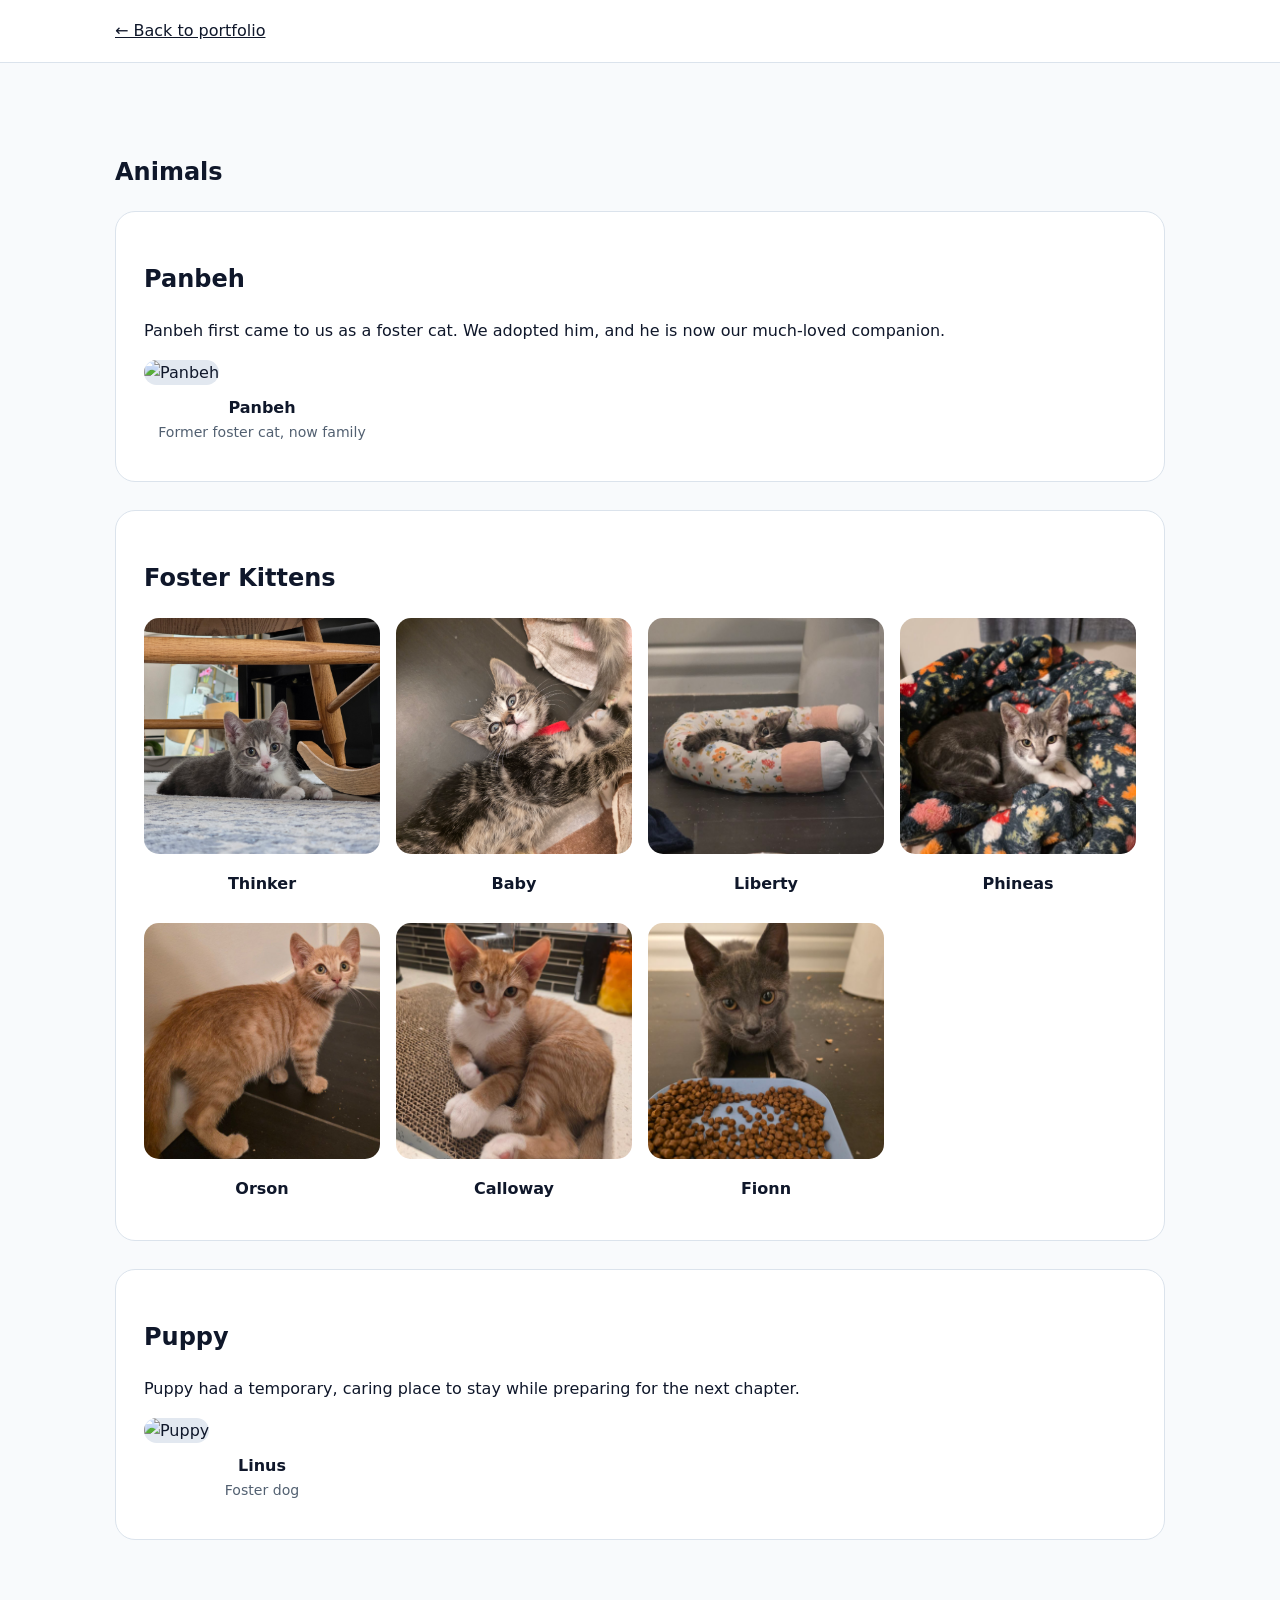
==== commit f01937b7: "Revise animal images and descriptions in HTML Updated images and captions for foster animals." ====
--- a/animals.html
+++ b/animals.html
@@ -1,3 +1,3 @@
-<!DOCTYPE html><html lang="en"><head><meta charset="UTF-8"><meta name="viewport" content="width=device-width,initial-scale=1"><title>Animals | Mahta Ghorbanian</title><style>:root{--bg:#f8fafc;--card:#fff;--text:#0f172a;--muted:#526071;--line:#dbe3ec}*{box-sizing:border-box}body{margin:0;font:16px/1.6 system-ui;background:var(--bg);color:var(--text)}.wrap{width:min(1050px,calc(100% - 36px));margin:auto}.nav{padding:18px 0;border-bottom:1px solid var(--line);background:var(--card)}a{color:inherit}.section{padding:70px 0}.card{padding:28px;border:1px solid var(--line);border-radius:20px;background:var(--card);margin-bottom:28px}.photos{display:grid;grid-template-columns:repeat(4,1fr);gap:16px}.photos figure{margin:0}.photos img{width:100%;aspect-ratio:1;object-fit:cover;border-radius:15px;background:#e2e8f0}.name{padding:10px;text-align:center;font-weight:800}.note{display:block;color:var(--muted);font-size:.88rem;font-weight:500}@media(max-width:700px){.photos{grid-template-columns:repeat(2,1fr)}}@media(max-width:430px){.photos{grid-template-columns:1fr}}</style></head><body><header class="nav"><div class="wrap"><a href="index.html#beyond">← Back to portfolio</a></div></header><main><section class="section"><div class="wrap"><h1>Animals</h1><section class="card"><h2>Panbeh</h2><p>Panbeh first came to us as a foster cat. We adopted him, and he is now our much-loved companion.</p><div class="photos"><figure><img src="animals/panbeh.jpg" alt="Panbeh"><figcaption class="name">Panbeh<span class="note">Former foster cat, now family</span></figcaption></figure></div></section><section class="card"><h2>Foster Kittens</h2><div class="photos">
-<figure><img src="animals/kitten-1.jpg" alt="Foster kitten 1"><figcaption class="name">Kitten 1</figcaption></figure><figure><img src="animals/kitten-2.jpg" alt="Foster kitten 2"><figcaption class="name">Kitten 2</figcaption></figure><figure><img src="animals/kitten-3.jpg" alt="Foster kitten 3"><figcaption class="name">Kitten 3</figcaption></figure><figure><img src="animals/kitten-4.jpg" alt="Foster kitten 4"><figcaption class="name">Kitten 4</figcaption></figure><figure><img src="animals/kitten-5.jpg" alt="Foster kitten 5"><figcaption class="name">Kitten 5</figcaption></figure><figure><img src="animals/kitten-6.jpg" alt="Foster kitten 6"><figcaption class="name">Kitten 6</figcaption></figure><figure><img src="animals/kitten-7.jpg" alt="Foster kitten 7"><figcaption class="name">Kitten 7</figcaption></figure>
-</div></section><section class="card"><h2>Puppy</h2><p>Puppy had a temporary, caring place to stay while preparing for the next chapter.</p><div class="photos"><figure><img src="animals/puppy.jpg" alt="Puppy"><figcaption class="name">Puppy<span class="note">Foster dog</span></figcaption></figure></div></section></div></section></main></body></html>
+<!DOCTYPE html><html lang="en"><head><meta charset="UTF-8"><meta name="viewport" content="width=device-width,initial-scale=1"><title>Animals | Mahta Ghorbanian</title><style>:root{--bg:#f8fafc;--card:#fff;--text:#0f172a;--muted:#526071;--line:#dbe3ec}*{box-sizing:border-box}body{margin:0;font:16px/1.6 system-ui;background:var(--bg);color:var(--text)}.wrap{width:min(1050px,calc(100% - 36px));margin:auto}.nav{padding:18px 0;border-bottom:1px solid var(--line);background:var(--card)}a{color:inherit}.section{padding:70px 0}.card{padding:28px;border:1px solid var(--line);border-radius:20px;background:var(--card);margin-bottom:28px}.photos{display:grid;grid-template-columns:repeat(4,1fr);gap:16px}.photos figure{margin:0}.photos img{width:100%;aspect-ratio:1;object-fit:cover;border-radius:15px;background:#e2e8f0}.name{padding:10px;text-align:center;font-weight:800}.note{display:block;color:var(--muted);font-size:.88rem;font-weight:500}@media(max-width:700px){.photos{grid-template-columns:repeat(2,1fr)}}@media(max-width:430px){.photos{grid-template-columns:1fr}}</style></head><body><header class="nav"><div class="wrap"><a href="index.html#beyond">← Back to portfolio</a></div></header><main><section class="section"><div class="wrap"><h1>Animals</h1><section class="card"><h2>Panbeh</h2><p>Panbeh first came to us as a foster cat. We adopted him, and he is now our much-loved companion.</p><div class="photos"><figure><img src="Panbeh.jpg" alt="Panbeh"><figcaption class="name">Panbeh<span class="note">Former foster cat, now family</span></figcaption></figure></div></section><section class="card"><h2>Foster Kittens</h2><div class="photos">
+<figure><img src="Thinker.jpg" alt="Foster Thinker"><figcaption class="name">Thinker</figcaption></figure><figure><img src="Baby.jpg" alt="Foster Baby"><figcaption class="name">Baby</figcaption></figure><figure><img src="Liberty.jpg" alt="Liberty"><figcaption class="name">Liberty</figcaption></figure><figure><img src="Phineas.jpg" alt="Phineas"><figcaption class="name">Phineas</figcaption></figure><figure><img src="Orson.jpg" alt="Orson"><figcaption class="name">Orson</figcaption></figure><figure><img src="Calloway.jpg" alt="Foster Calloway"><figcaption class="name">Calloway</figcaption></figure><figure><img src="Fionn.jpg" alt="Foster Fionn"><figcaption class="name">Fionn</figcaption></figure>
+</div></section><section class="card"><h2>Puppy</h2><p>Puppy had a temporary, caring place to stay while preparing for the next chapter.</p><div class="photos"><figure><img src="Linus.jpg" alt="Puppy"><figcaption class="name">Linus<span class="note">Foster dog</span></figcaption></figure></div></section></div></section></main></body></html>
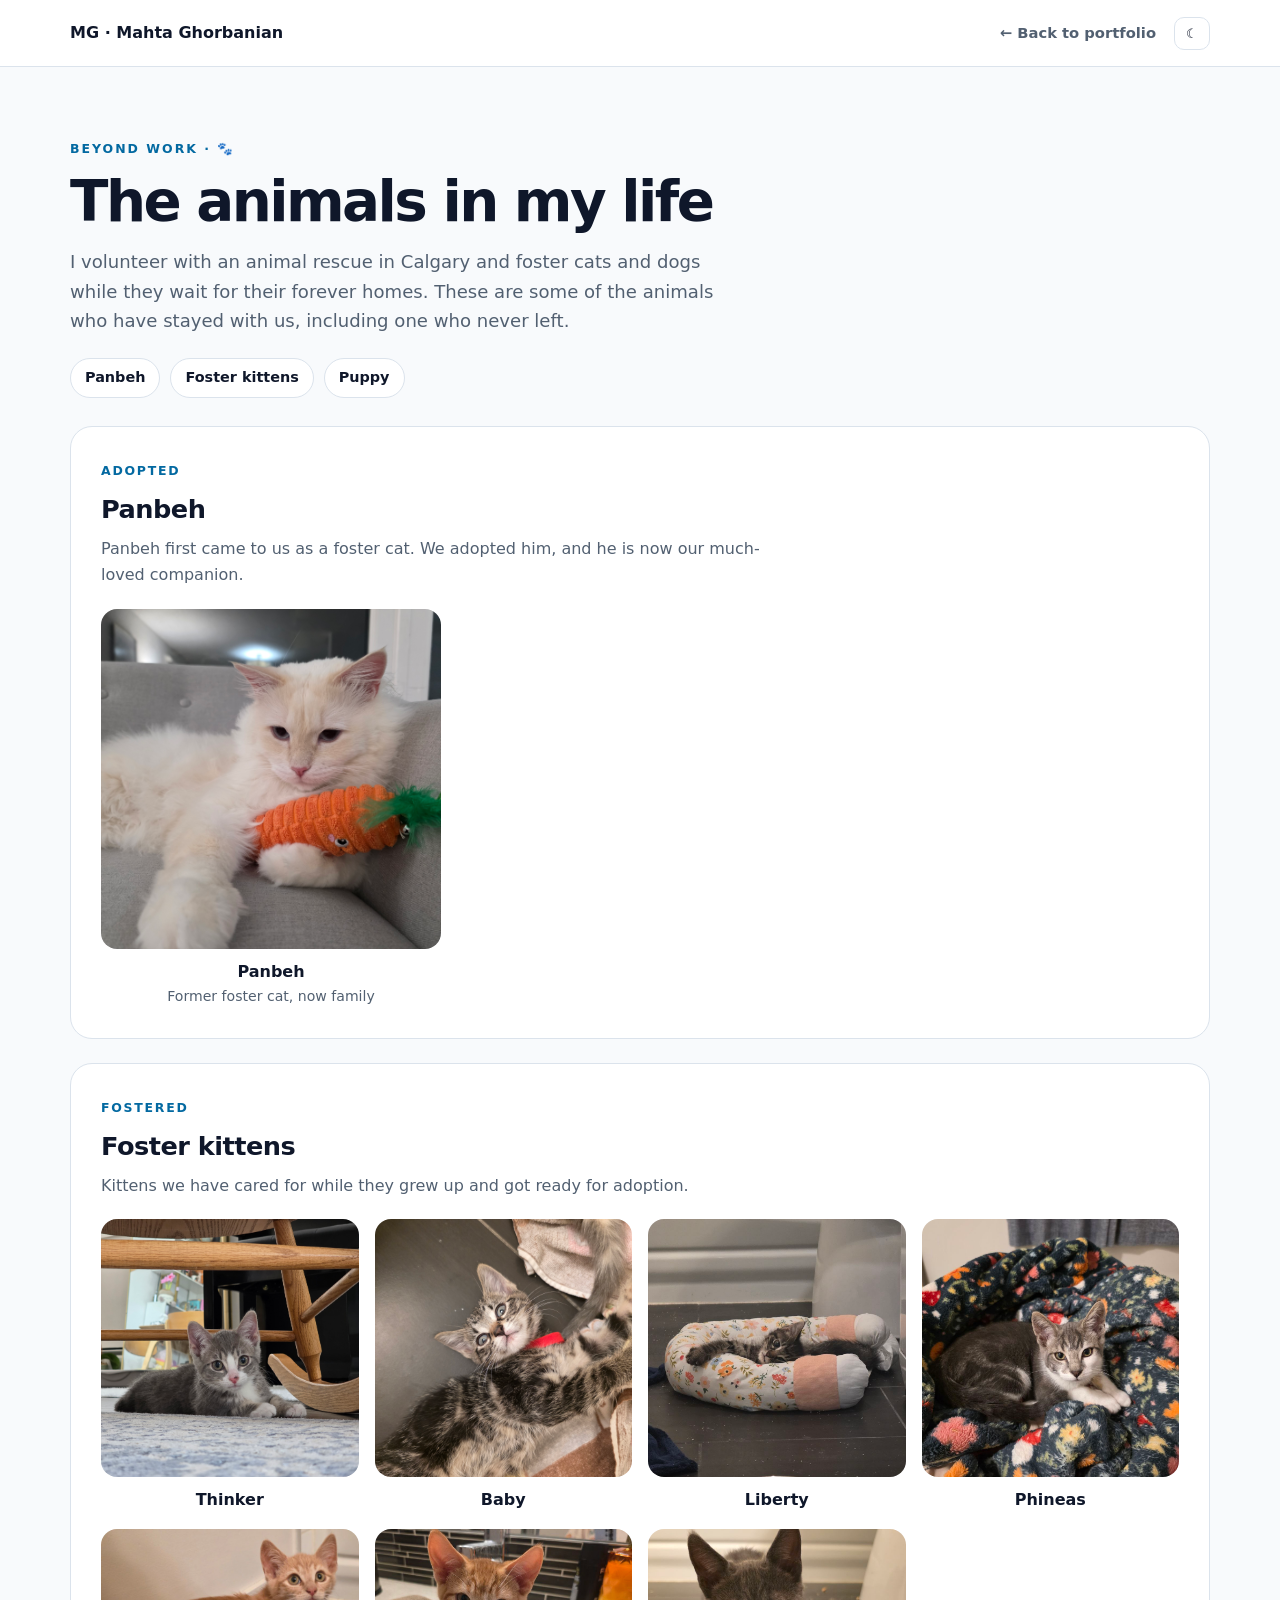
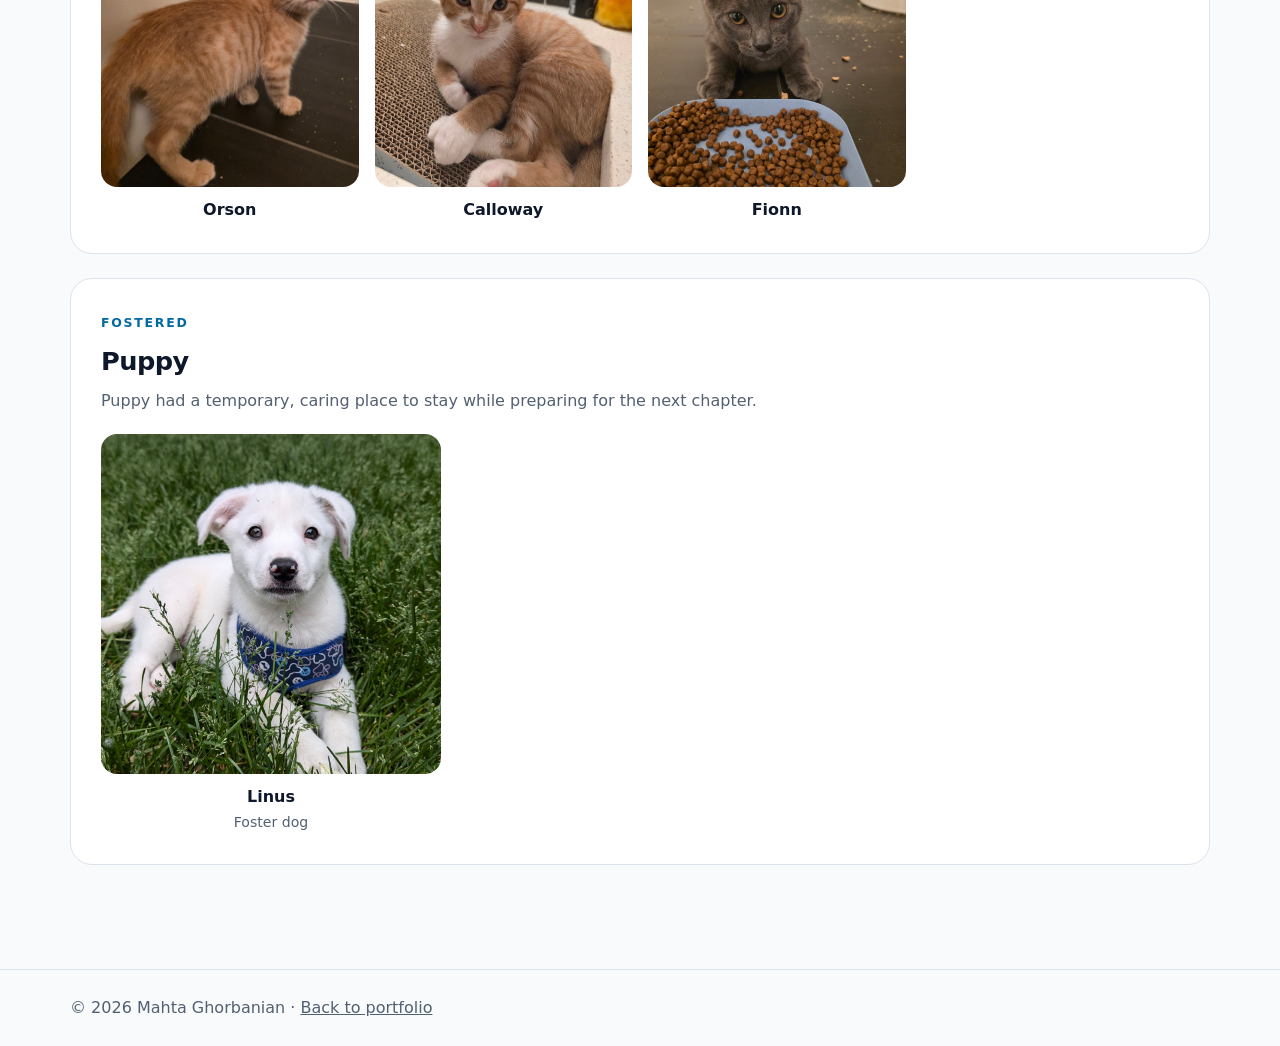
==== commit 666dd78a: "Add files via upload" ====
--- a/animals.html
+++ b/animals.html
@@ -1,3 +1,17 @@
-<!DOCTYPE html><html lang="en"><head><meta charset="UTF-8"><meta name="viewport" content="width=device-width,initial-scale=1"><title>Animals | Mahta Ghorbanian</title><style>:root{--bg:#f8fafc;--card:#fff;--text:#0f172a;--muted:#526071;--line:#dbe3ec}*{box-sizing:border-box}body{margin:0;font:16px/1.6 system-ui;background:var(--bg);color:var(--text)}.wrap{width:min(1050px,calc(100% - 36px));margin:auto}.nav{padding:18px 0;border-bottom:1px solid var(--line);background:var(--card)}a{color:inherit}.section{padding:70px 0}.card{padding:28px;border:1px solid var(--line);border-radius:20px;background:var(--card);margin-bottom:28px}.photos{display:grid;grid-template-columns:repeat(4,1fr);gap:16px}.photos figure{margin:0}.photos img{width:100%;aspect-ratio:1;object-fit:cover;border-radius:15px;background:#e2e8f0}.name{padding:10px;text-align:center;font-weight:800}.note{display:block;color:var(--muted);font-size:.88rem;font-weight:500}@media(max-width:700px){.photos{grid-template-columns:repeat(2,1fr)}}@media(max-width:430px){.photos{grid-template-columns:1fr}}</style></head><body><header class="nav"><div class="wrap"><a href="index.html#beyond">← Back to portfolio</a></div></header><main><section class="section"><div class="wrap"><h1>Animals</h1><section class="card"><h2>Panbeh</h2><p>Panbeh first came to us as a foster cat. We adopted him, and he is now our much-loved companion.</p><div class="photos"><figure><img src="Panbeh.jpg" alt="Panbeh"><figcaption class="name">Panbeh<span class="note">Former foster cat, now family</span></figcaption></figure></div></section><section class="card"><h2>Foster Kittens</h2><div class="photos">
-<figure><img src="Thinker.jpg" alt="Foster Thinker"><figcaption class="name">Thinker</figcaption></figure><figure><img src="Baby.jpg" alt="Foster Baby"><figcaption class="name">Baby</figcaption></figure><figure><img src="Liberty.jpg" alt="Liberty"><figcaption class="name">Liberty</figcaption></figure><figure><img src="Phineas.jpg" alt="Phineas"><figcaption class="name">Phineas</figcaption></figure><figure><img src="Orson.jpg" alt="Orson"><figcaption class="name">Orson</figcaption></figure><figure><img src="Calloway.jpg" alt="Foster Calloway"><figcaption class="name">Calloway</figcaption></figure><figure><img src="Fionn.jpg" alt="Foster Fionn"><figcaption class="name">Fionn</figcaption></figure>
-</div></section><section class="card"><h2>Puppy</h2><p>Puppy had a temporary, caring place to stay while preparing for the next chapter.</p><div class="photos"><figure><img src="Linus.jpg" alt="Puppy"><figcaption class="name">Linus<span class="note">Foster dog</span></figcaption></figure></div></section></div></section></main></body></html>
+<!DOCTYPE html><html lang="en"><head><meta charset="UTF-8"><meta name="viewport" content="width=device-width,initial-scale=1"><title>Animals | Mahta Ghorbanian</title><meta name="description" content="Panbeh, the foster kittens, and Linus: the animals Mahta Ghorbanian has fostered and adopted in Calgary."><link rel="icon" href="logo.png"><style>
+:root{--bg:#f8fafc;--card:#fff;--text:#0f172a;--muted:#526071;--line:#dbe3ec;--blue:#0369a1}*{box-sizing:border-box}html{scroll-behavior:smooth}body{margin:0;font:16px/1.65 system-ui,sans-serif;background:var(--bg);color:var(--text)}body.dark{--bg:#07111f;--card:#101c2c;--text:#f8fafc;--muted:#cbd5e1;--line:#26364b;--blue:#7dd3fc}a{color:inherit}.wrap{width:min(1140px,calc(100% - 36px));margin:auto}
+.nav{position:sticky;top:0;z-index:10;background:color-mix(in srgb,var(--card) 92%,transparent);backdrop-filter:blur(12px);border-bottom:1px solid var(--line)}.navin{min-height:66px;display:flex;align-items:center;justify-content:space-between;gap:16px}.brand{font-weight:800;text-decoration:none}.back{text-decoration:none;color:var(--muted);font-weight:700;font-size:.92rem}.back:hover{color:var(--text)}.right{display:flex;align-items:center;gap:18px}.toggle{border:1px solid var(--line);background:var(--card);color:var(--text);border-radius:10px;padding:8px 11px;cursor:pointer}
+.intro{padding:72px 0 28px}.eyebrow{color:var(--blue);font-weight:800;letter-spacing:.16em;text-transform:uppercase;font-size:.78rem}h1{font-size:clamp(2.35rem,4.4vw,3.6rem);line-height:1.05;letter-spacing:-.045em;margin:12px 0 16px}.lead{color:var(--muted);font-size:1.13rem;max-width:680px;margin:0}.jump{display:flex;gap:10px;flex-wrap:wrap;margin-top:22px}.chip{text-decoration:none;border:1px solid var(--line);background:var(--card);border-radius:999px;padding:7px 14px;font-weight:700;font-size:.9rem}
+.section{padding:0 0 80px}.card{padding:30px;border:1px solid var(--line);border-radius:22px;background:var(--card);margin-bottom:24px;scroll-margin-top:86px}.card h2{font-size:1.6rem;margin:0 0 6px;letter-spacing:-.02em}.card>p{color:var(--muted);margin:0 0 20px;max-width:680px}.tag{display:inline-block;color:var(--blue);font-weight:800;font-size:.78rem;letter-spacing:.14em;text-transform:uppercase;margin-bottom:6px}
+.photos{display:grid;grid-template-columns:repeat(4,1fr);gap:16px}.photos.one{grid-template-columns:minmax(0,340px)}.photos figure{margin:0}.photos img{width:100%;aspect-ratio:1;object-fit:cover;border-radius:16px;background:var(--line);display:block;transition:transform .25s ease}.photos figure:hover img{transform:scale(1.02)}.name{padding:10px 4px 0;text-align:center;font-weight:800}.note{display:block;color:var(--muted);font-size:.88rem;font-weight:500}
+.footer{padding:25px 0;color:var(--muted);border-top:1px solid var(--line)}@media(max-width:800px){.photos{grid-template-columns:repeat(2,1fr)}}@media(max-width:430px){.photos{grid-template-columns:1fr}.card{padding:22px}}
+</style></head><body><header class="nav"><div class="wrap navin"><a class="brand" href="index.html">MG · Mahta Ghorbanian</a><div class="right"><a class="back" href="index.html#beyond">← Back to portfolio</a><button id="theme" class="toggle" aria-label="Toggle dark mode">☾</button></div></div></header><main>
+<section class="intro"><div class="wrap"><div class="eyebrow">Beyond work · 🐾</div><h1>The animals in my life</h1><p class="lead">I volunteer with an animal rescue in Calgary and foster cats and dogs while they wait for their forever homes. These are some of the animals who have stayed with us, including one who never left.</p><div class="jump"><a class="chip" href="#panbeh">Panbeh</a><a class="chip" href="#kittens">Foster kittens</a><a class="chip" href="#puppy">Puppy</a></div></div></section>
+<section class="section"><div class="wrap">
+<section class="card" id="panbeh"><span class="tag">Adopted</span><h2>Panbeh</h2><p>Panbeh first came to us as a foster cat. We adopted him, and he is now our much-loved companion.</p><div class="photos one"><figure><img src="Panbeh.jpg" alt="Panbeh, a fluffy white and cream long-haired cat" loading="lazy"><figcaption class="name">Panbeh<span class="note">Former foster cat, now family</span></figcaption></figure></div></section>
+<section class="card" id="kittens"><span class="tag">Fostered</span><h2>Foster kittens</h2><p>Kittens we have cared for while they grew up and got ready for adoption.</p><div class="photos">
+<figure><img src="Thinker.jpg" alt="Foster kitten Thinker" loading="lazy"><figcaption class="name">Thinker</figcaption></figure><figure><img src="Baby.jpg" alt="Foster kitten Baby" loading="lazy"><figcaption class="name">Baby</figcaption></figure><figure><img src="Liberty.jpg" alt="Foster kitten Liberty" loading="lazy"><figcaption class="name">Liberty</figcaption></figure><figure><img src="Phineas.jpg" alt="Foster kitten Phineas" loading="lazy"><figcaption class="name">Phineas</figcaption></figure><figure><img src="Orson.jpg" alt="Foster kitten Orson" loading="lazy"><figcaption class="name">Orson</figcaption></figure><figure><img src="Calloway.jpg" alt="Foster kitten Calloway" loading="lazy"><figcaption class="name">Calloway</figcaption></figure><figure><img src="Fionn.jpg" alt="Foster kitten Fionn" loading="lazy"><figcaption class="name">Fionn</figcaption></figure>
+</div></section>
+<section class="card" id="puppy"><span class="tag">Fostered</span><h2>Puppy</h2><p>Puppy had a temporary, caring place to stay while preparing for the next chapter.</p><div class="photos one"><figure><img src="Linus.jpg" alt="Foster dog Linus" loading="lazy"><figcaption class="name">Linus<span class="note">Foster dog</span></figcaption></figure></div></section>
+</div></section></main><footer class="footer"><div class="wrap">© <span id="year"></span> Mahta Ghorbanian · <a href="index.html">Back to portfolio</a></div></footer>
+<script>const b=document.body,t=document.getElementById('theme');try{if(localStorage.theme==='dark'){b.classList.add('dark');t.textContent='☀'}}catch(e){}t.onclick=()=>{b.classList.toggle('dark');const d=b.classList.contains('dark');try{localStorage.theme=d?'dark':'light'}catch(e){}t.textContent=d?'☀':'☾'};document.getElementById('year').textContent=new Date().getFullYear();</script></body></html>
